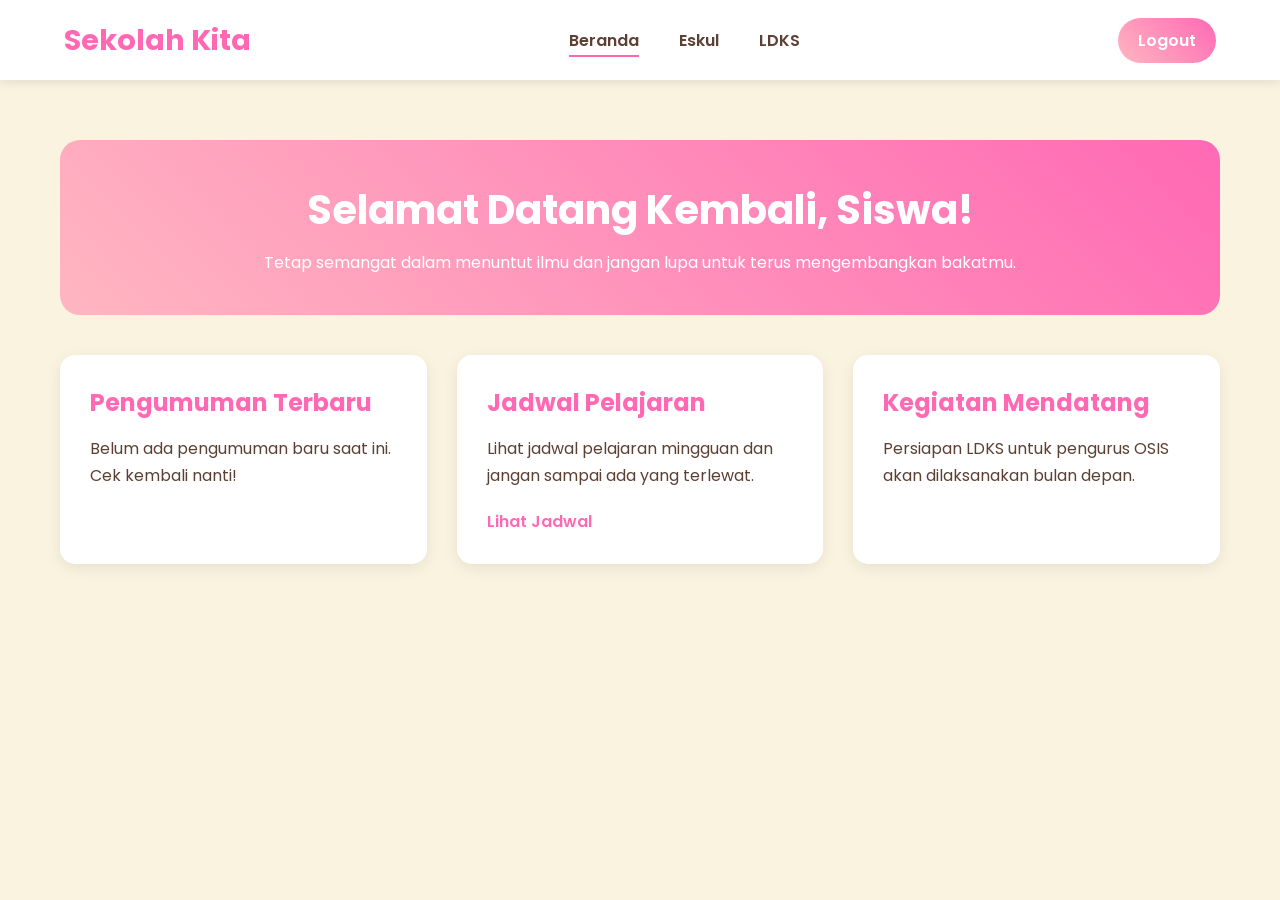
==== beranda.html @ 3744a7cc "Add files via upload" ====
<!DOCTYPE html>
<html lang="id">
<head>
    <meta charset="UTF-8">
    <meta name="viewport" content="width=device-width, initial-scale=1.0">
    <title>Beranda | Website Sekolah</title>
    <link rel="preconnect" href="https://fonts.googleapis.com">
    <link rel="preconnect" href="https://fonts.gstatic.com" crossorigin>
    <link href="https://fonts.googleapis.com/css2?family=Poppins:wght@400;600;700&display=swap" rel="stylesheet">
    
    <link rel="stylesheet" href="style.css">
    <link rel="stylesheet" href="navbar-style.css">
    <link rel="stylesheet" href="beranda-style.css">
</head>
<body>

    <nav class="navbar">
        <a href="beranda.html" class="logo">Sekolah Kita</a>
        <ul class="nav-links">
            <li><a href="beranda.html" class="active">Beranda</a></li>
            <li><a href="eskul.html">Eskul</a></li>
            <li><a href="ldks.html">LDKS</a></li>
        </ul>
        <a href="login.html" class="btn-logout">Logout</a>
    </nav>

    <main class="beranda-container">
        <div class="welcome-card">
            <h1>Selamat Datang Kembali, Siswa!</h1>
            <p>Tetap semangat dalam menuntut ilmu dan jangan lupa untuk terus mengembangkan bakatmu.</p>
        </div>

        <section class="info-grid">
            <div class="info-card">
                <h3>Pengumuman Terbaru</h3>
                <p>Belum ada pengumuman baru saat ini. Cek kembali nanti!</p>
            </div>
            <div class="info-card">
                <h3>Jadwal Pelajaran</h3>
                <p>Lihat jadwal pelajaran mingguan dan jangan sampai ada yang terlewat.</p>
                <a href="#">Lihat Jadwal</a>
            </div>
            <div class="info-card">
                <h3>Kegiatan Mendatang</h3>
                <p>Persiapan LDKS untuk pengurus OSIS akan dilaksanakan bulan depan.</p>
            </div>
        </section>
    </main>

</body>
</html>
---- style.css ----
/* style.css */

* {
    margin: 0;
    padding: 0;
    box-sizing: border-box;
}

html {
    scroll-behavior: smooth;
}

body {
    font-family: 'Poppins', sans-serif;
    background-color: #FAF3E0; /* Warna Cream */
    color: #5C4033; /* Warna teks coklat tua */
}
---- navbar-style.css ----
/* navbar-style.css */

body {
    padding-top: 80px; /* Memberi ruang agar konten tidak tertutup navbar */
}

.navbar {
    background-color: #ffffff;
    box-shadow: 0 2px 10px rgba(0, 0, 0, 0.1);
    padding: 0 5%;
    height: 80px;
    display: flex;
    justify-content: space-between;
    align-items: center;
    position: fixed;
    top: 0;
    left: 0;
    width: 100%;
    z-index: 1000;
}

.navbar .logo {
    font-size: 1.8rem;
    font-weight: 700;
    color: #FF69B4;
    text-decoration: none;
}

.navbar .nav-links {
    list-style: none;
    display: flex;
    gap: 40px;
    margin: 0;
    padding: 0;
}

.navbar .nav-links a {
    text-decoration: none;
    color: #5C4033;
    font-weight: 600;
    font-size: 1rem;
    position: relative;
    padding-bottom: 5px;
}

.navbar .nav-links a::after {
    content: '';
    position: absolute;
    bottom: 0;
    left: 0;
    width: 0;
    height: 2px;
    background-color: #FF69B4;
    transition: width 0.3s ease;
}

.navbar .nav-links a:hover::after,
.navbar .nav-links a.active::after {
    width: 100%;
}

.navbar .btn-logout {
    background: linear-gradient(45deg, #FFB6C1, #FF69B4);
    color: white;
    padding: 10px 20px;
    border-radius: 50px;
    text-decoration: none;
    font-weight: 600;
    transition: transform 0.2s ease, box-shadow 0.2s ease;
}

.navbar .btn-logout:hover {
    transform: scale(1.05);
    box-shadow: 0 4px 15px rgba(255, 105, 180, 0.4);
}
---- beranda-style.css ----
/* beranda-style.css */

.beranda-container {
    max-width: 1200px;
    margin: 40px auto;
    padding: 20px;
}

.welcome-card {
    background: linear-gradient(45deg, #FFB6C1, #FF69B4);
    color: white;
    padding: 40px;
    border-radius: 20px;
    text-align: center;
    margin-bottom: 40px;
}

.welcome-card h1 {
    font-size: 2.5rem;
    margin-bottom: 10px;
}

.info-grid {
    display: grid;
    grid-template-columns: repeat(auto-fit, minmax(300px, 1fr));
    gap: 30px;
}

.info-card {
    background-color: #fff;
    padding: 30px;
    border-radius: 15px;
    box-shadow: 0 4px 15px rgba(0, 0, 0, 0.08);
}

.info-card h3 {
    font-size: 1.5rem;
    color: #FF69B4;
    margin-bottom: 15px;
}

.info-card p {
    line-height: 1.7;
    margin-bottom: 20px;
}

.info-card a {
    text-decoration: none;
    color: #FF69B4;
    font-weight: 600;
}
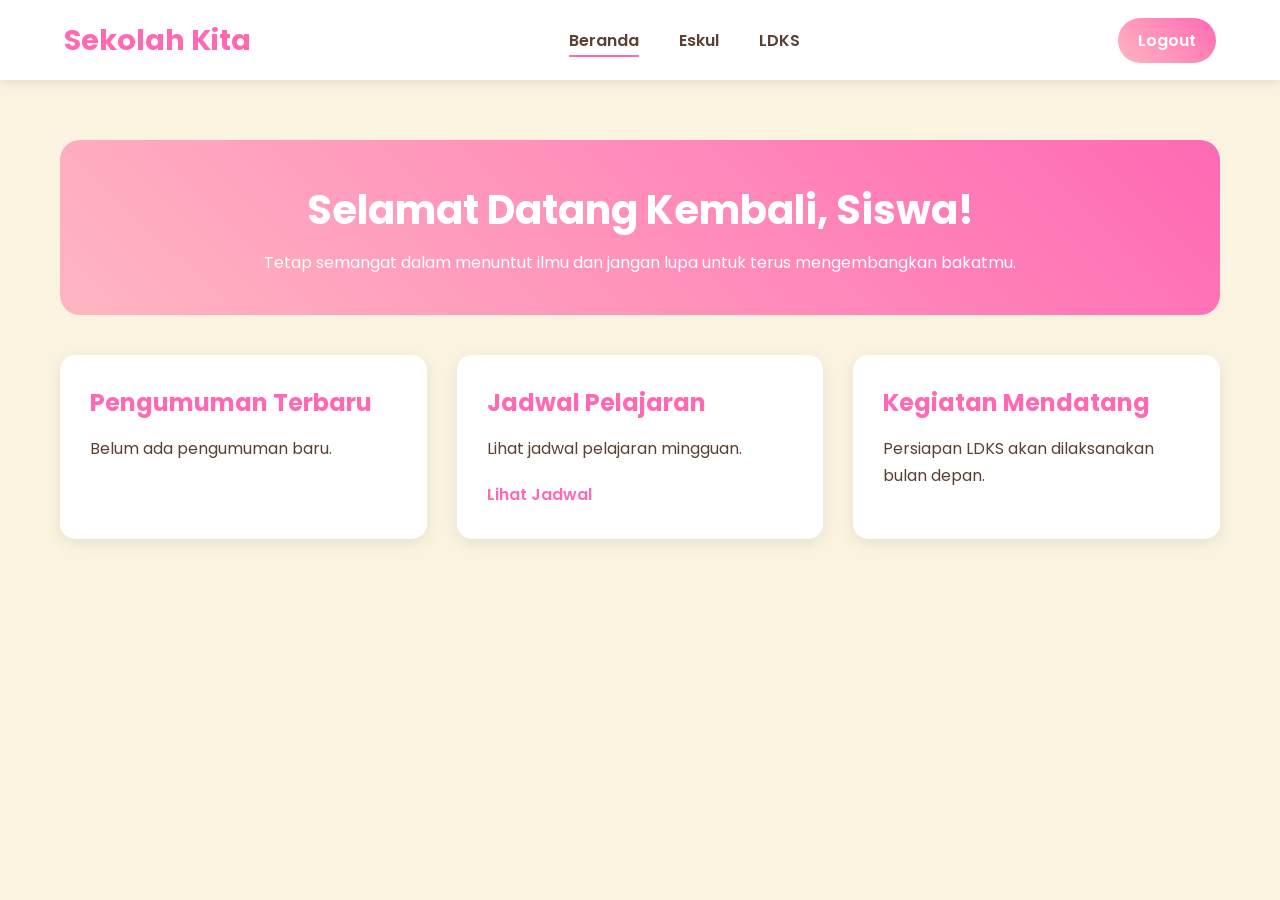
==== commit 15e249b2: "Add files via upload" ====
--- a/beranda.html
+++ b/beranda.html
@@ -4,16 +4,12 @@
     <meta charset="UTF-8">
     <meta name="viewport" content="width=device-width, initial-scale=1.0">
     <title>Beranda | Website Sekolah</title>
-    <link rel="preconnect" href="https://fonts.googleapis.com">
-    <link rel="preconnect" href="https://fonts.gstatic.com" crossorigin>
     <link href="https://fonts.googleapis.com/css2?family=Poppins:wght@400;600;700&display=swap" rel="stylesheet">
-    
     <link rel="stylesheet" href="style.css">
     <link rel="stylesheet" href="navbar-style.css">
     <link rel="stylesheet" href="beranda-style.css">
 </head>
 <body>
-
     <nav class="navbar">
         <a href="beranda.html" class="logo">Sekolah Kita</a>
         <ul class="nav-links">
@@ -21,31 +17,18 @@
             <li><a href="eskul.html">Eskul</a></li>
             <li><a href="ldks.html">LDKS</a></li>
         </ul>
-        <a href="login.html" class="btn-logout">Logout</a>
+        <a href="index.html" class="btn-logout">Logout</a>
     </nav>
-
     <main class="beranda-container">
         <div class="welcome-card">
             <h1>Selamat Datang Kembali, Siswa!</h1>
             <p>Tetap semangat dalam menuntut ilmu dan jangan lupa untuk terus mengembangkan bakatmu.</p>
         </div>
-
         <section class="info-grid">
-            <div class="info-card">
-                <h3>Pengumuman Terbaru</h3>
-                <p>Belum ada pengumuman baru saat ini. Cek kembali nanti!</p>
-            </div>
-            <div class="info-card">
-                <h3>Jadwal Pelajaran</h3>
-                <p>Lihat jadwal pelajaran mingguan dan jangan sampai ada yang terlewat.</p>
-                <a href="#">Lihat Jadwal</a>
-            </div>
-            <div class="info-card">
-                <h3>Kegiatan Mendatang</h3>
-                <p>Persiapan LDKS untuk pengurus OSIS akan dilaksanakan bulan depan.</p>
-            </div>
+            <div class="info-card"><h3>Pengumuman Terbaru</h3><p>Belum ada pengumuman baru.</p></div>
+            <div class="info-card"><h3>Jadwal Pelajaran</h3><p>Lihat jadwal pelajaran mingguan.</p><a href="#">Lihat Jadwal</a></div>
+            <div class="info-card"><h3>Kegiatan Mendatang</h3><p>Persiapan LDKS akan dilaksanakan bulan depan.</p></div>
         </section>
     </main>
-
 </body>
 </html>
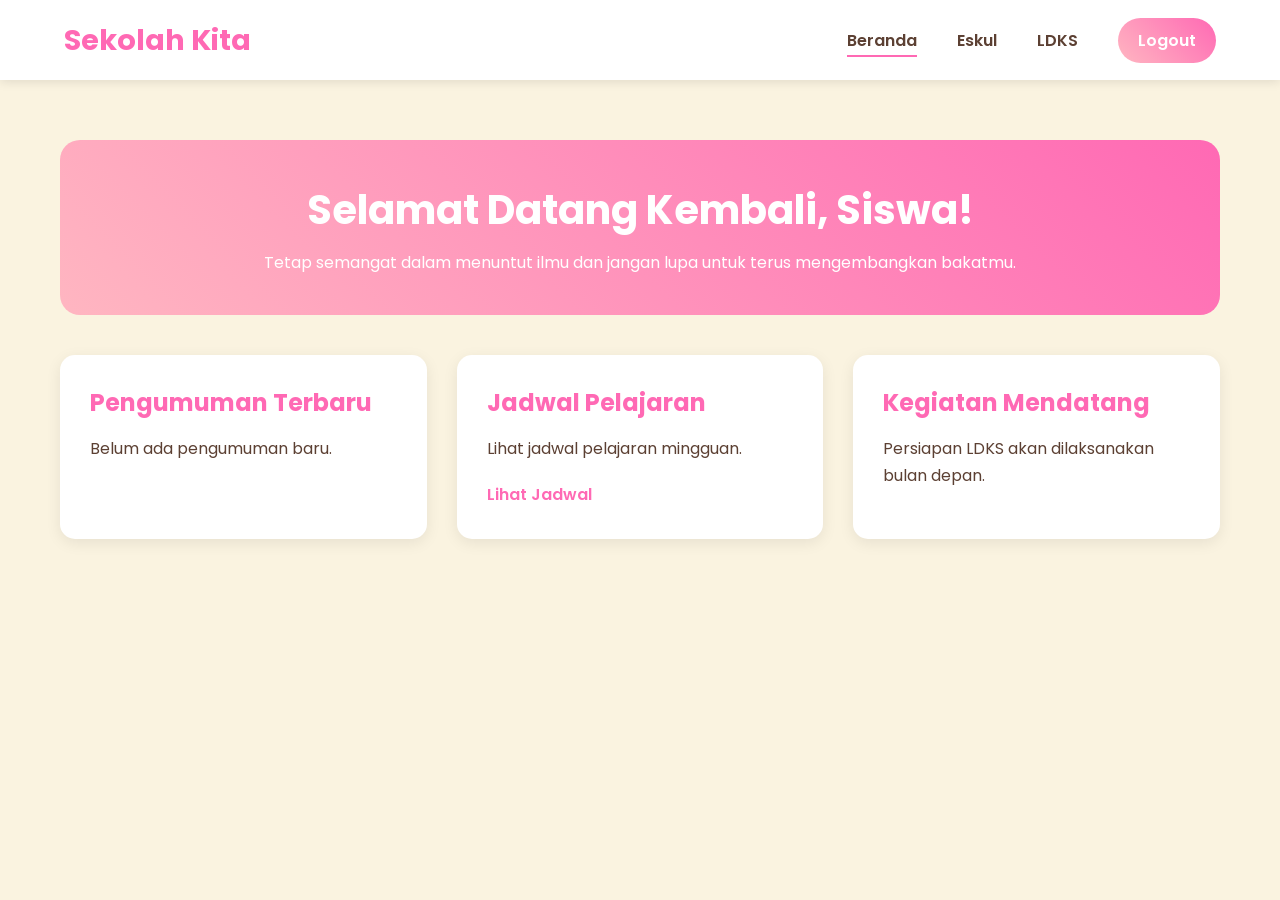
==== commit 302e4a04: "Add files via upload" ====
--- a/beranda.html
+++ b/beranda.html
@@ -11,14 +11,24 @@
 </head>
 <body>
     <nav class="navbar">
-        <a href="beranda.html" class="logo">Sekolah Kita</a>
+    <a href="beranda.html" class="logo">Sekolah Kita</a>
+
+    <div class="nav-menu">
         <ul class="nav-links">
             <li><a href="beranda.html" class="active">Beranda</a></li>
             <li><a href="eskul.html">Eskul</a></li>
             <li><a href="ldks.html">LDKS</a></li>
         </ul>
         <a href="index.html" class="btn-logout">Logout</a>
-    </nav>
+    </div>
+
+    <button class="hamburger">
+        <span class="bar"></span>
+        <span class="bar"></span>
+        <span class="bar"></span>
+    </button>
+</nav>
+
     <main class="beranda-container">
         <div class="welcome-card">
             <h1>Selamat Datang Kembali, Siswa!</h1>
@@ -30,5 +40,15 @@
             <div class="info-card"><h3>Kegiatan Mendatang</h3><p>Persiapan LDKS akan dilaksanakan bulan depan.</p></div>
         </section>
     </main>
+    <script>
+    const hamburger = document.querySelector(".hamburger");
+    const navMenu = document.querySelector(".nav-menu");
+
+    hamburger.addEventListener("click", () => {
+        hamburger.classList.toggle("active");
+        navMenu.classList.toggle("active");
+    });
+</script>
+
 </body>
 </html>
--- a/navbar-style.css
+++ b/navbar-style.css
@@ -1,7 +1,6 @@
-/* navbar-style.css */
-
+/* Styling untuk Navbar yang akan dipakai di semua halaman */
 body {
-    padding-top: 80px; /* Memberi ruang agar konten tidak tertutup navbar */
+    padding-top: 80px; 
 }
 
 .navbar {
@@ -26,7 +25,14 @@
     text-decoration: none;
 }
 
-.navbar .nav-links {
+/* KONTENER BARU UNTUK MENU */
+.nav-menu {
+    display: flex;
+    align-items: center;
+    gap: 40px;
+}
+
+.nav-menu .nav-links {
     list-style: none;
     display: flex;
     gap: 40px;
@@ -34,7 +40,7 @@
     padding: 0;
 }
 
-.navbar .nav-links a {
+.nav-menu .nav-links a {
     text-decoration: none;
     color: #5C4033;
     font-weight: 600;
@@ -43,7 +49,7 @@
     padding-bottom: 5px;
 }
 
-.navbar .nav-links a::after {
+.nav-menu .nav-links a::after {
     content: '';
     position: absolute;
     bottom: 0;
@@ -54,12 +60,12 @@
     transition: width 0.3s ease;
 }
 
-.navbar .nav-links a:hover::after,
-.navbar .nav-links a.active::after {
+.nav-menu .nav-links a:hover::after,
+.nav-menu .nav-links a.active::after {
     width: 100%;
 }
 
-.navbar .btn-logout {
+.nav-menu .btn-logout {
     background: linear-gradient(45deg, #FFB6C1, #FF69B4);
     color: white;
     padding: 10px 20px;
@@ -69,7 +75,58 @@
     transition: transform 0.2s ease, box-shadow 0.2s ease;
 }
 
-.navbar .btn-logout:hover {
+.nav-menu .btn-logout:hover {
     transform: scale(1.05);
     box-shadow: 0 4px 15px rgba(255, 105, 180, 0.4);
 }
+
+/* HAMBURGER MENU (AWALNYA DISEMBUNYIKAN DI DESKTOP) */
+.hamburger {
+    display: none;
+    cursor: pointer;
+    background: none;
+    border: none;
+}
+
+.hamburger .bar {
+    display: block;
+    width: 25px;
+    height: 3px;
+    margin: 5px auto;
+    transition: all 0.3s ease-in-out;
+    background-color: #5C4033;
+}
+
+
+/* MEDIA QUERY UNTUK MOBILE (LAYAR KECIL) */
+@media (max-width: 850px) {
+    /* Tampilkan ikon hamburger */
+    .hamburger {
+        display: block;
+    }
+
+    /* Sembunyikan menu navigasi */
+    .nav-menu {
+        position: absolute;
+        left: -100%; /* Sembunyikan di luar layar */
+        top: 80px;
+        background-color: #fff;
+        width: 100%;
+        padding: 30px 0;
+        flex-direction: column;
+        gap: 25px;
+        box-shadow: 0 5px 10px rgba(0,0,0,0.1);
+        transition: left 0.3s ease;
+    }
+
+    /* Tampilkan menu saat aktif */
+    .nav-menu.active {
+        left: 0;
+    }
+
+    .nav-menu .nav-links {
+        flex-direction: column;
+        align-items: center;
+        gap: 25px;
+    }
+}
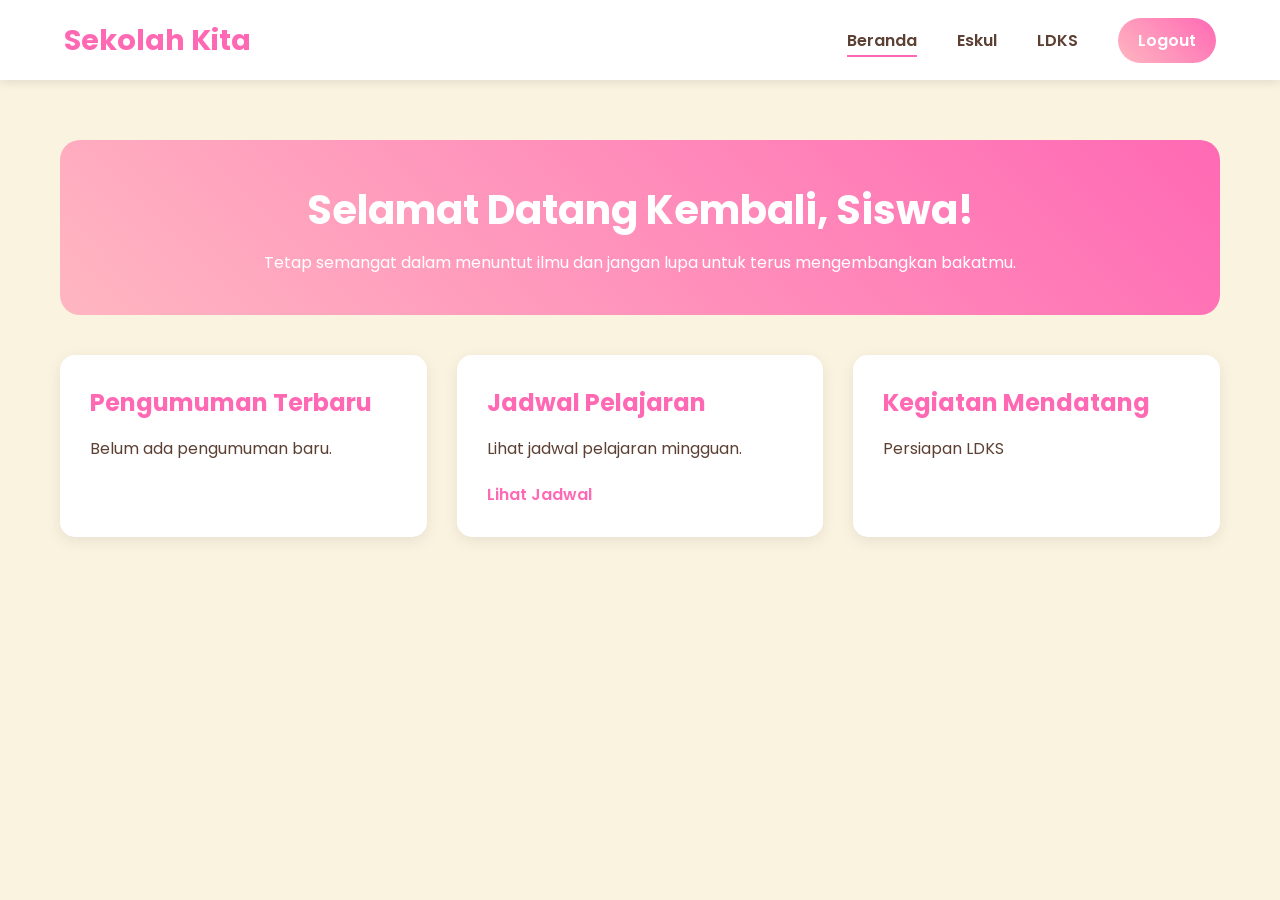
==== commit 36980949: "Update beranda.html" ====
--- a/beranda.html
+++ b/beranda.html
@@ -3,7 +3,7 @@
 <head>
     <meta charset="UTF-8">
     <meta name="viewport" content="width=device-width, initial-scale=1.0">
-    <title>Beranda | Website Sekolah</title>
+    <title>Beranda | Website Sekolah Tugas RPL</title>
     <link href="https://fonts.googleapis.com/css2?family=Poppins:wght@400;600;700&display=swap" rel="stylesheet">
     <link rel="stylesheet" href="style.css">
     <link rel="stylesheet" href="navbar-style.css">
@@ -36,8 +36,8 @@
         </div>
         <section class="info-grid">
             <div class="info-card"><h3>Pengumuman Terbaru</h3><p>Belum ada pengumuman baru.</p></div>
-            <div class="info-card"><h3>Jadwal Pelajaran</h3><p>Lihat jadwal pelajaran mingguan.</p><a href="#">Lihat Jadwal</a></div>
-            <div class="info-card"><h3>Kegiatan Mendatang</h3><p>Persiapan LDKS akan dilaksanakan bulan depan.</p></div>
+            <div class="info-card"><h3>Jadwal Pelajaran</h3><p>Lihat jadwal pelajaran mingguan.</p><a href="https://jadwalpelajaran10rpl-2.netlify.app/">Lihat Jadwal</a></div>
+            <div class="info-card"><h3>Kegiatan Mendatang</h3><p>Persiapan LDKS</p></div>
         </section>
     </main>
     <script>
